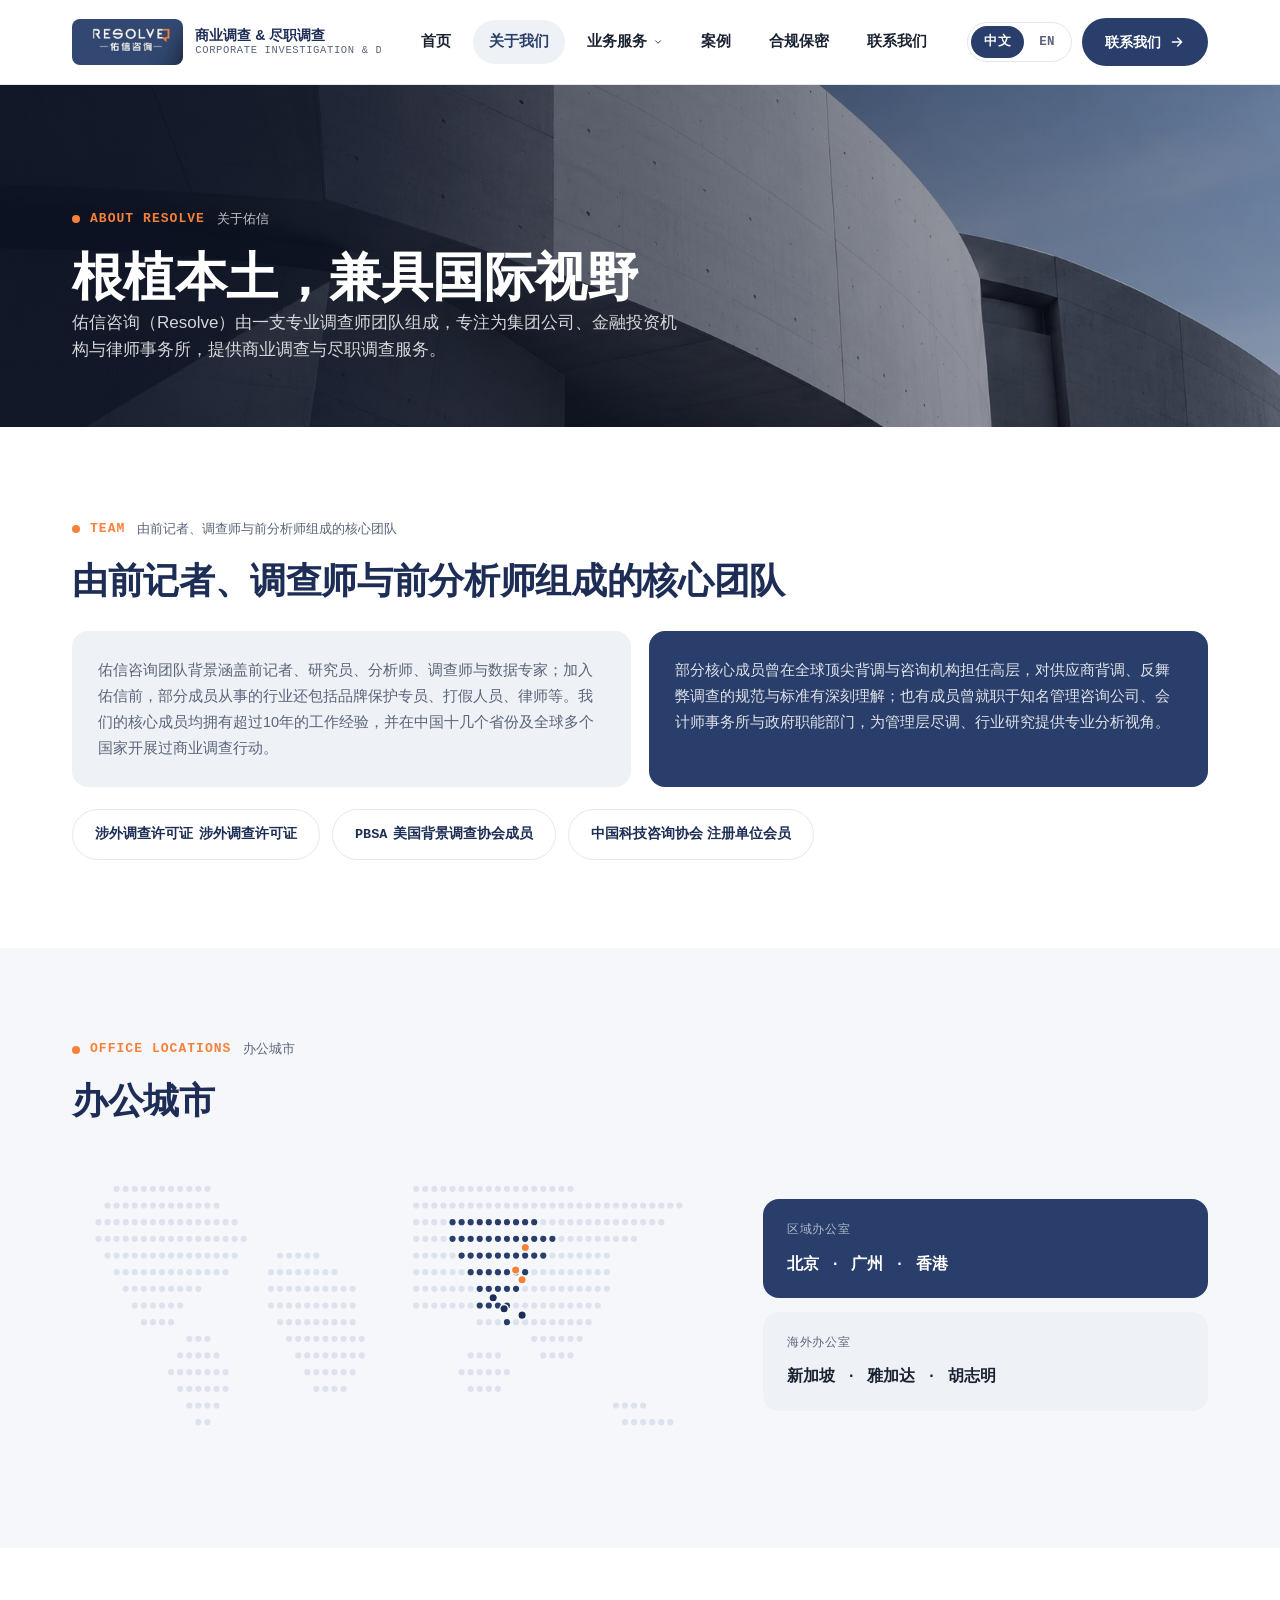
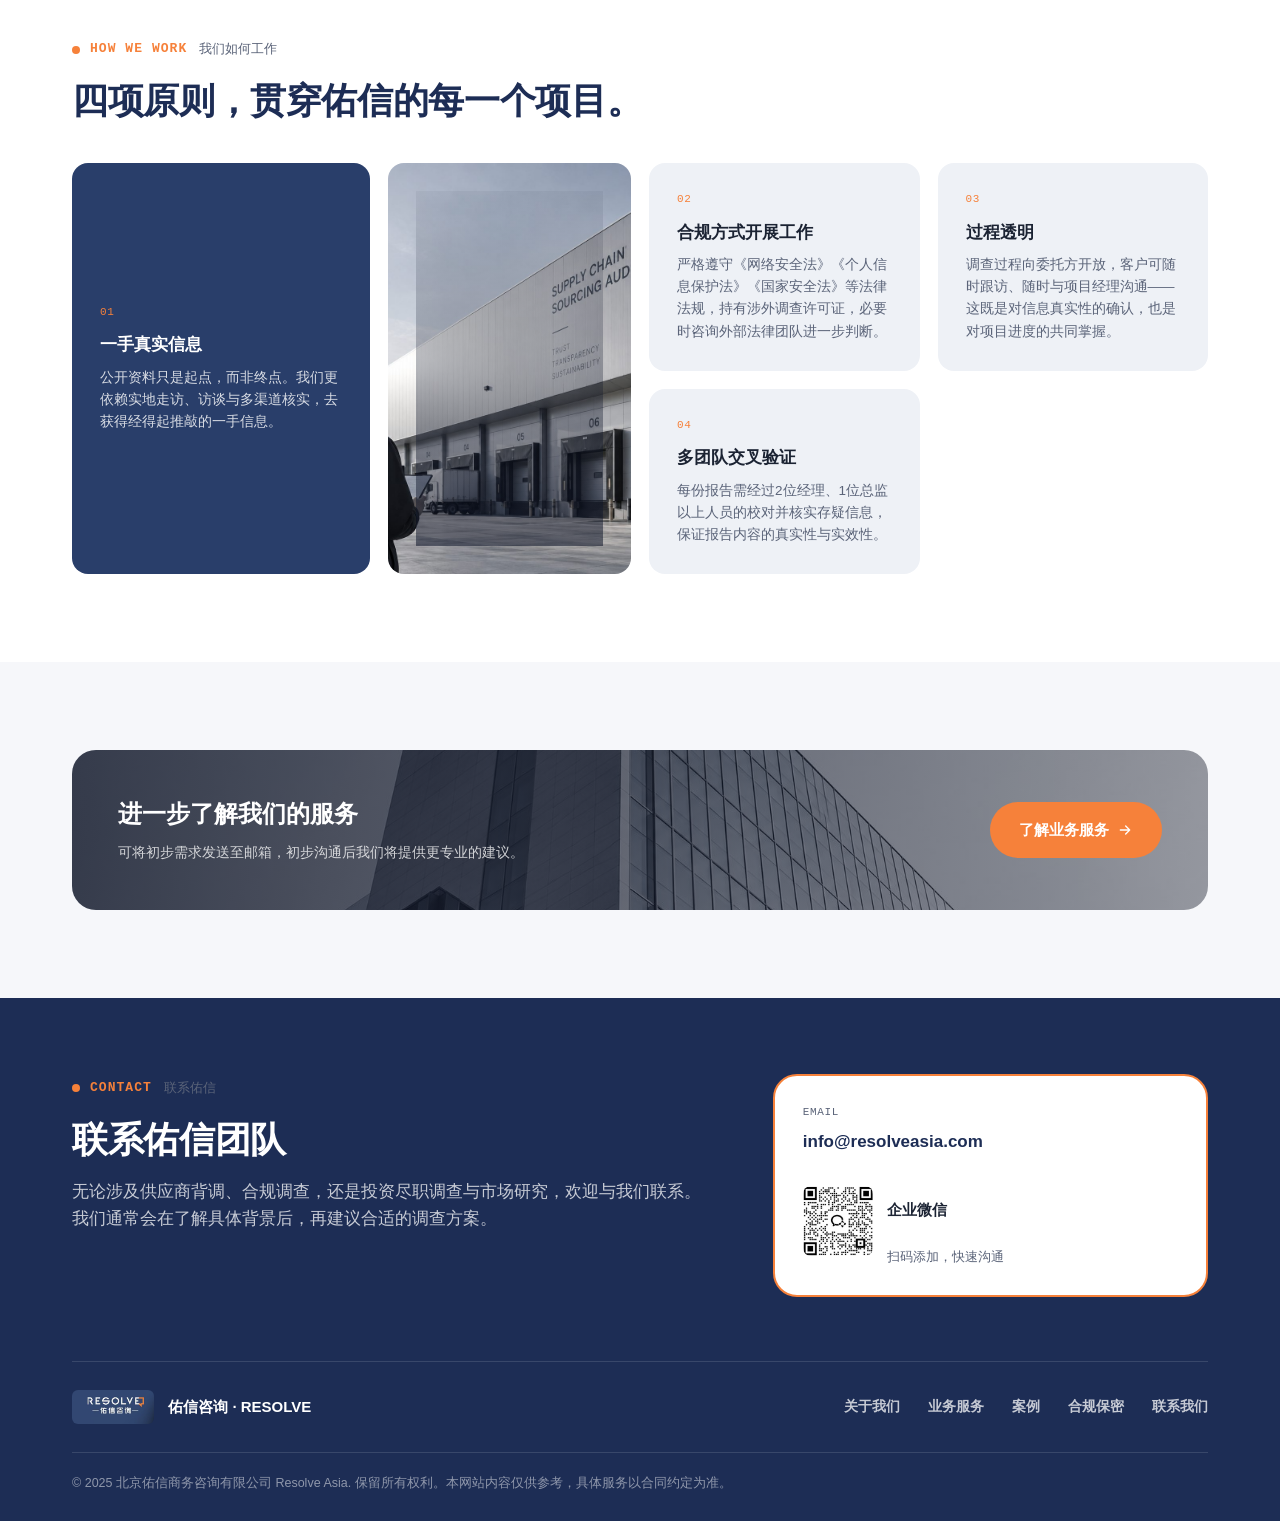
==== about.html @ 16b6058d "Add files via upload" ====
<!DOCTYPE html>
<html lang="zh-CN">
<head>
<meta charset="UTF-8">
<meta name="viewport" content="width=device-width, initial-scale=1.0">
<title>关于我们 | 佑信咨询 Resolve Asia</title>
<meta name="title-zh" content="关于我们 | 佑信咨询 Resolve Asia">
<meta name="title-en" content="About | Resolve Asia">
<meta name="description" content="佑信咨询（Resolve）由一支专业调查师团队组成，专注为集团公司、金融投资机构与律师事务所提供商业调查与尽职调查服务。">
<meta name="description-en" content="Resolve is a team of professional investigators serving corporations, financial investors and law firms with corporate investigation and due diligence.">
<link rel="canonical" href="https://resolveasia.com/about.html">
<link rel="alternate" hreflang="zh-CN" href="https://resolveasia.com/about.html">
<link rel="alternate" hreflang="en" href="https://resolveasia.com/about.html?lang=en">
<meta property="og:site_name" content="Resolve Asia 佑信咨询">
<meta property="og:title" content="关于我们 | 佑信咨询">
<meta property="og:description" content="佑信咨询（Resolve）由一支专业调查师团队组成，专注为集团公司、金融投资机构与律师事务所提供商业调查与尽职调查服务。">
<meta property="og:type" content="website">
<meta property="og:url" content="https://resolveasia.com/about.html">
<meta property="og:image" content="https://resolveasia.com/assets/img/hero-concrete.jpg">
<meta name="twitter:card" content="summary_large_image">
<link rel="icon" type="image/png" href="assets/img/logo.png">
<link rel="stylesheet" href="assets/css/style.css">

</head>
<body>
<header class="site-header">
    <div class="container">
      <a href="index.html" class="brand">
        <img src="assets/img/logo.png" alt="Resolve Asia logo" width="40" height="17">
        <span class="brand-text"><span class="cn">商业调查 & 尽职调查</span><span class="en">CORPORATE INVESTIGATION & DUE DILIGENCE</span></span>
      </a>
      <ul class="main-nav">
        <li><a href="index.html"><span lang-zh>首页</span><span lang-en>Home</span></a></li>
        <li><a href="about.html" class="active"><span lang-zh>关于我们</span><span lang-en>About</span></a></li>
        <li class="has-sub">
          <a href="services.html"><span lang-zh>业务服务</span><span lang-en>Services</span><svg class="chev" viewBox="0 0 24 24" fill="none"><path d="M6 9l6 6 6-6" stroke="currentColor" stroke-width="2" stroke-linecap="round" stroke-linejoin="round"/></svg></a>
          <ul class="submenu"><li><a href="service-supplier.html"><span lang-zh>供应链风险管控</span><span lang-en>Supply Chain Risk Management</span></a></li><li><a href="service-ip.html"><span lang-zh>知识产权调查取证</span><span lang-en>IP Investigation & Evidence Collection</span></a></li><li><a href="service-antifraud.html"><span lang-zh>合规与反舞弊调查</span><span lang-en>Compliance & Anti-Fraud</span></a></li><li><a href="service-duediligence.html"><span lang-zh>管理层与投资尽调</span><span lang-en>Management & Investment DD</span></a></li><li><a href="service-research.html"><span lang-zh>市场与用户调研</span><span lang-en>Market & User Research</span></a></li></ul>
        </li>
        <li><a href="cases.html"><span lang-zh>案例</span><span lang-en>Cases</span></a></li>
        <li><a href="trust.html"><span lang-zh>合规保密</span><span lang-en>Compliance</span></a></li>
        <li><a href="contact.html"><span lang-zh>联系我们</span><span lang-en>Contact</span></a></li>
      </ul>
      <div class="header-actions">
        <div class="lang-switch">
          <button type="button" data-lang="zh">中文</button>
          <button type="button" data-lang="en">EN</button>
        </div>
        <a href="contact.html" class="btn btn-primary desktop-only"><span lang-zh>联系我们</span><span lang-en>Contact Us</span> <svg viewBox="0 0 24 24" fill="none"><path d="M5 12h14M13 6l6 6-6 6" stroke="currentColor" stroke-width="2" stroke-linecap="round" stroke-linejoin="round"/></svg></a>
        <button class="nav-toggle" aria-label="Menu"><svg viewBox="0 0 24 24" fill="none"><path d="M4 7h16M4 12h16M4 17h16" stroke="currentColor" stroke-width="2" stroke-linecap="round"/></svg></button>
      </div>
    </div>
  </header>

  <section class="page-hero">
    <div class="page-hero-bg"><img src="assets/img/hero-concrete.jpg" alt="Resolve Asia"></div>
    <div class="container">
      <span class="eyebrow">ABOUT RESOLVE <span class="zh-sub"><span lang-zh>关于佑信</span><span lang-en>About Resolve</span></span></span>
      <h1><span lang-zh>根植本土，兼具国际视野</span><span lang-en>A local investigative team with a global outlook.</span></h1>
      <p class="lede"><span lang-zh>佑信咨询（Resolve）由一支专业调查师团队组成，专注为集团公司、金融投资机构与律师事务所，提供商业调查与尽职调查服务。</span><span lang-en>Resolve is a team of professional investigators serving corporations, financial investors and law firms with corporate investigation and due diligence.</span></p>
    </div>
  </section>

  <section class="section">
    <div class="container">
      <div class="ov-head">
        <div>
          <span class="eyebrow">TEAM <span class="zh-sub"><span lang-zh>由前记者、调查师与前分析师组成的核心团队</span><span lang-en>A core team of former journalists and analysts, and seasoned investigators</span></span></span>
          <h2><span lang-zh>由前记者、调查师与前分析师组成的核心团队</span><span lang-en>A core team of former journalists and analysts, and seasoned investigators</span></h2>
        </div>
      </div>
      <div class="grid-2">
        <div class="tile">
          <p style="font-size:14.5px;line-height:1.8;"><span lang-zh>佑信咨询团队背景涵盖前记者、研究员、分析师、调查师与数据专家；加入佑信前，部分成员从事的行业还包括品牌保护专员、打假人员、律师等。我们的核心成员均拥有超过10年的工作经验，并在中国十几个省份及全球多个国家开展过商业调查行动。</span><span lang-en>Our team's backgrounds span former journalists, researchers, analysts, investigators and data specialists — with some members having worked as brand-protection specialists, anti-counterfeiting investigators or lawyers before joining Resolve. Core members bring more than a decade of experience, having conducted investigations across more than a dozen Chinese provinces and a number of countries worldwide.</span></p>
        </div>
        <div class="tile navy">
          <p style="font-size:14.5px;line-height:1.8;color:rgba(255,255,255,.85);"><span lang-zh>部分核心成员曾在全球顶尖背调与咨询机构担任高层，对供应商背调、反舞弊调查的规范与标准有深刻理解；也有成员曾就职于知名管理咨询公司、会计师事务所与政府职能部门，为管理层尽调、行业研究提供专业分析视角。</span><span lang-en>Some senior members previously held leadership roles at top-tier background-check and consulting firms, bringing deep expertise in supplier checks and anti-fraud investigation; others came from leading management consultancies, accounting firms and government bodies, contributing an analytical lens to management due diligence and industry research.</span></p>
        </div>
      </div>
      <div class="credential-row">
        <span class="cred-chip"><b>涉外调查许可证</b><span lang-zh>涉外调查许可证</span><span lang-en>Foreign-Related Investigation License</span></span>
        <span class="cred-chip"><b>PBSA</b><span lang-zh>美国背景调查协会成员</span><span lang-en>Member</span></span>
        <span class="cred-chip"><span lang-zh>中国科技咨询协会 注册单位会员</span><span lang-en>CATCC Registered Member</span></span>
      </div>
    </div>
  </section>

  <section class="section section--soft">
    <div class="container">
      <span class="eyebrow">OFFICE LOCATIONS <span class="zh-sub"><span lang-zh>办公城市</span><span lang-en>Office Locations</span></span></span>
      <h2><span lang-zh>办公城市</span><span lang-en>Office Locations</span></h2>
      <div class="presence-wrap" style="margin-top:28px;">
        <div class="map-box">
          <div class="world-map"><img src="assets/img/world-map.svg" alt="Office network map" loading="lazy"></div>
        </div>
        <div class="office-list">
          <div class="office-card regional">
            <div class="label"><span lang-zh>区域办公室</span><span lang-en>Regional Office</span></div>
            <div class="city-row"><span><span lang-zh>北京</span><span lang-en>Beijing</span></span><span>·</span><span><span lang-zh>广州</span><span lang-en>Guangzhou</span></span><span>·</span><span><span lang-zh>香港</span><span lang-en>Hong Kong</span></span></div>
          </div>
          <div class="office-card">
            <div class="label"><span lang-zh>海外办公室</span><span lang-en>Overseas Office</span></div>
            <div class="city-row"><span><span lang-zh>新加坡</span><span lang-en>Singapore</span></span><span>·</span><span><span lang-zh>雅加达</span><span lang-en>Jakarta</span></span><span>·</span><span><span lang-zh>胡志明</span><span lang-en>Ho Chi Minh City</span></span></div>
          </div>
        </div>
      </div>
    </div>
  </section>

  <section class="section">
    <div class="container">
      <span class="eyebrow">HOW WE WORK <span class="zh-sub"><span lang-zh>我们如何工作</span><span lang-en>How We Work</span></span></span>
      <h2><span lang-zh>四项原则，贯穿佑信的每一个项目。</span><span lang-en>Four principles guide every engagement.</span></h2>
      <div class="principle-grid">
        <div class="principle-card navy">
          <div class="tag">01</div>
          <h4><span lang-zh>一手真实信息</span><span lang-en>First-Hand Information</span></h4>
          <p><span lang-zh>公开资料只是起点，而非终点。我们更依赖实地走访、访谈与多渠道核实，去获得经得起推敲的一手信息。</span><span lang-en>Public records are a starting point, not an endpoint. We rely on site visits, interviews and cross-checked sources to reach information that holds up to scrutiny.</span></p>
        </div>
        <div class="principle-card photo">
          <img src="assets/img/supply-chain-audit.jpg" alt="Compliant by design">
          <div class="ov"></div>
        </div>
        <div class="principle-card light">
          <div class="tag">02</div>
          <h4><span lang-zh>合规方式开展工作</span><span lang-en>Compliant by Design</span></h4>
          <p><span lang-zh>严格遵守《网络安全法》《个人信息保护法》《国家安全法》等法律法规，持有涉外调查许可证，必要时咨询外部法律团队进一步判断。</span><span lang-en>We strictly follow China's Cybersecurity Law, Personal Information Protection Law and National Security Law, hold a Foreign-Related Investigation License, and consult external legal counsel when needed.</span></p>
        </div>
        <div class="principle-card light">
          <div class="tag">03</div>
          <h4><span lang-zh>过程透明</span><span lang-en>Transparent Process</span></h4>
          <p><span lang-zh>调查过程向委托方开放，客户可随时跟访、随时与项目经理沟通——这既是对信息真实性的确认，也是对项目进度的共同掌握。</span><span lang-en>The process stays open to the client, who can sit in on interviews and reach the project manager at any time — which both confirms the information is genuine and keeps client and team aligned on progress.</span></p>
        </div>
        <div class="principle-card light">
          <div class="tag">04</div>
          <h4><span lang-zh>多团队交叉验证</span><span lang-en>Cross-Verified Quality</span></h4>
          <p><span lang-zh>每份报告需经过2位经理、1位总监以上人员的校对并核实存疑信息，保证报告内容的真实性与实效性。</span><span lang-en>Every report is reviewed by two managers and at least one director, who verify any questionable findings before delivery — so the report is accurate and actionable.</span></p>
        </div>
      </div>
    </div>
  </section>

  <section class="section section--soft">
    <div class="container">
      <div class="cta-banner" style="margin-top:0;">
        <img src="assets/img/cta-building.jpg" alt="Resolve services">
        <div class="ov">
          <div>
            <h3><span lang-zh>进一步了解我们的服务</span><span lang-en>Learn more about our services</span></h3>
            <p><span lang-zh>可将初步需求发送至邮箱，初步沟通后我们将提供更专业的建议。</span><span lang-en>Send us a brief outline of what you need, and we'll follow up with tailored advice once we've had an initial conversation.</span></p>
          </div>
          <a href="services.html" class="btn btn-accent"><span lang-zh>了解业务服务</span><span lang-en>Explore Our Services</span> <svg viewBox="0 0 24 24" fill="none"><path d="M5 12h14M13 6l6 6-6 6" stroke="currentColor" stroke-width="2" stroke-linecap="round" stroke-linejoin="round"/></svg></a>
        </div>
      </div>
    </div>
  </section>

<section class="contact-section">
    <div class="container">
      <div class="contact-grid">
        <div>
          <span class="eyebrow">CONTACT <span class="zh-sub"><span lang-zh>联系佑信</span><span lang-en>Contact Resolve</span></span></span>
          <h2><span lang-zh>联系佑信团队</span><span lang-en>Contact the Resolve Team</span></h2>
          <p class="lede" style="margin-top:16px;"><span lang-zh>无论涉及供应商背调、合规调查，还是投资尽职调查与市场研究，欢迎与我们联系。我们通常会在了解具体背景后，再建议合适的调查方案。</span><span lang-en>Whether the matter involves a supplier check, a compliance investigation, or investment due diligence, we typically propose an approach only once we understand the specifics.</span></p>
        </div>
        <div class="contact-card">
          <div class="em-label">EMAIL</div>
          <div class="email">info@resolveasia.com</div>
          <div class="qr-row">
            <img src="assets/img/qrcode-wecom.png" alt="WeCom QR code" width="70" height="70">
            <div>
              <h5><span lang-zh>企业微信</span><span lang-en>WeCom</span></h5>
              <p><span lang-zh>扫码添加，快速沟通</span><span lang-en>Scan to connect instantly</span></p>
            </div>
          </div>
        </div>
      </div>
    </div>
  </section>
<footer class="site-footer">
    <div class="container">
      <div class="footer-row">
        <div class="footer-brand">
          <img src="assets/img/logo.png" alt="Resolve Asia">
          <span><span lang-zh>佑信咨询 · RESOLVE</span><span lang-en>RESOLVE · 佑信咨询</span></span>
        </div>
        <nav class="footer-nav">
          <a href="about.html"><span lang-zh>关于我们</span><span lang-en>About</span></a>
          <a href="services.html"><span lang-zh>业务服务</span><span lang-en>Services</span></a>
          <a href="cases.html"><span lang-zh>案例</span><span lang-en>Cases</span></a>
          <a href="trust.html"><span lang-zh>合规保密</span><span lang-en>Compliance</span></a>
          <a href="contact.html"><span lang-zh>联系我们</span><span lang-en>Contact</span></a>
        </nav>
      </div>
      <div class="footer-bottom"><span lang-zh>© 2025 北京佑信商务咨询有限公司 Resolve Asia. 保留所有权利。本网站内容仅供参考，具体服务以合同约定为准。</span><span lang-en>© 2025 Beijing Resolve Business Consulting Co., Ltd. All rights reserved. This website is for reference only; the scope of services is as set out in the contract.</span></div>
    </div>
  </footer>
<script src="assets/js/main.js"></script>
</body>
</html>
---- assets/css/style.css ----
/* ============================================================
   Resolve Asia (佑信咨询) — shared stylesheet
   ============================================================ */

:root{
  --navy:        #1d2d55;
  --navy-deep:   #16213f;
  --navy-mid:    #293e6a;
  --navy-soft:   #415981;
  --orange:      #f6813a;
  --orange-dark: #e06b22;
  --ink:         #1b2333;
  --ink-soft:    #5b6479;
  --line:        #e3e7ef;
  --bg:          #ffffff;
  --bg-soft:     #f6f7fa;
  --bg-card:     #eef1f6;
  --white:       #ffffff;

  --font-zh: "PingFang SC","Microsoft YaHei","Noto Sans SC",-apple-system,BlinkMacSystemFont,"Segoe UI",sans-serif;
  --font-en: -apple-system,BlinkMacSystemFont,"Segoe UI","Helvetica Neue",Arial,sans-serif;
  --font-mono: "SFMono-Regular",Consolas,"Liberation Mono",Menlo,monospace;

  --container: 1200px;
  --radius-s: 10px;
  --radius-m: 16px;
  --radius-l: 24px;
  --shadow-card: 0 10px 30px rgba(22,33,63,.07);
  --shadow-lift: 0 20px 50px rgba(22,33,63,.14);
}

*,*::before,*::after{box-sizing:border-box;}
html{scroll-behavior:smooth;-webkit-text-size-adjust:100%;}
body{
  margin:0;
  font-family:var(--font-zh);
  color:var(--ink);
  background:var(--bg);
  line-height:1.6;
  -webkit-font-smoothing:antialiased;
}
html[data-lang="en"] body{font-family:var(--font-en);}
img{max-width:100%;display:block;}
a{color:inherit;text-decoration:none;}
ul{margin:0;padding:0;list-style:none;}
h1,h2,h3,h4,p{margin:0;}
button{font:inherit;cursor:pointer;}
.container{max-width:var(--container);margin:0 auto;padding:0 32px;}

/* ---------- language toggle ---------- */
[lang-en]{display:none;}
html[data-lang="en"] [lang-zh]{display:none;}
html[data-lang="en"] [lang-en]{display:inline;}
html[data-lang="en"] [data-en-block]{display:block;}
html[data-lang="en"] .dual-label [lang-en]{display:inline-block;}

/* ---------- utility ---------- */
.eyebrow{
  display:inline-flex;align-items:center;gap:10px;
  font-family:var(--font-mono);font-size:13px;letter-spacing:.08em;
  color:var(--orange);font-weight:600;text-transform:uppercase;
  margin-bottom:18px;
}
.eyebrow::before{content:"";width:8px;height:8px;border-radius:50%;background:var(--orange);flex:none;}
.eyebrow .zh-sub{color:var(--ink-soft);font-family:var(--font-zh);text-transform:none;font-weight:500;letter-spacing:0;margin-left:2px;}

.section{padding:88px 0;}
.section--tight{padding:64px 0;}
.section--soft{background:var(--bg-soft);}
.section--navy{background:var(--navy-mid);color:#fff;}

h1,.h1{font-size:clamp(34px,4.2vw,52px);line-height:1.18;font-weight:800;letter-spacing:-.01em;color:var(--navy);}
h2,.h2{font-size:clamp(26px,3vw,36px);line-height:1.25;font-weight:800;color:var(--navy);letter-spacing:-.01em;}
h3,.h3{font-size:20px;font-weight:700;color:var(--navy);}
.lede{font-size:17px;color:var(--ink-soft);max-width:640px;}
.underline-swipe{position:relative;display:inline-block;}
.underline-swipe::after{
  content:"";position:absolute;left:-2%;right:-2%;bottom:.08em;height:.3em;
  background:var(--orange);opacity:.85;z-index:-1;border-radius:2px;
  transform:skewX(-6deg);
}

/* ---------- buttons ---------- */
.btn{
  display:inline-flex;align-items:center;justify-content:center;gap:8px;
  padding:15px 28px;border-radius:999px;font-weight:700;font-size:15px;
  border:1.5px solid transparent;transition:all .18s ease;white-space:nowrap;
}
.btn-primary{background:var(--navy-mid);color:#fff;}
.btn-primary:hover{background:var(--navy-deep);}
.btn-outline{background:transparent;color:var(--navy-mid);border-color:var(--line);}
.btn-outline:hover{border-color:var(--navy-mid);}
.btn-accent{background:var(--orange);color:#fff;}
.btn-accent:hover{background:var(--orange-dark);}
.btn-ghost-white{background:transparent;color:#fff;border-color:rgba(255,255,255,.4);}
.btn-ghost-white:hover{border-color:#fff;}
.btn-row{display:flex;gap:16px;flex-wrap:wrap;}
.btn svg{width:16px;height:16px;flex:none;}

/* ---------- header ---------- */
.site-header{
  position:sticky;top:0;z-index:100;background:#ffffff;
  border-bottom:1px solid var(--line);
}
.site-header .container{display:flex;align-items:center;justify-content:space-between;height:84px;gap:24px;}
.brand{display:flex;align-items:center;gap:12px;flex:0 1 auto;min-width:0;overflow:hidden;}
.brand img{height:46px;width:auto;border-radius:8px;flex:none;}
.brand-text{display:flex;flex-direction:column;line-height:1.25;min-width:0;overflow:hidden;white-space:nowrap;}
.brand-text .cn{font-weight:700;font-size:14px;color:var(--navy);}
.brand-text .en{font-size:10.5px;letter-spacing:.06em;color:var(--ink-soft);font-family:var(--font-mono);}

.main-nav{display:flex;align-items:center;gap:6px;flex:0 1 auto;justify-content:center;}
.main-nav>li{position:relative;flex:none;}
.main-nav a{display:block;padding:10px 16px;border-radius:999px;font-weight:600;font-size:14.5px;color:var(--ink);white-space:nowrap;transition:background .15s,color .15s;}
.main-nav a:hover,.main-nav a.active{background:var(--bg-card);color:var(--navy-mid);}
.has-sub>a{display:flex;align-items:center;gap:6px;}
.has-sub>a .chev{width:10px;height:10px;transition:transform .15s;}
.has-sub:hover>a .chev{transform:rotate(180deg);}
.submenu{
  position:absolute;top:100%;left:0;min-width:260px;background:#fff;border-radius:14px;
  box-shadow:var(--shadow-lift);border:1px solid var(--line);padding:10px;
  opacity:0;visibility:hidden;transform:translateY(6px);transition:all .15s ease;
}
.has-sub:hover .submenu{opacity:1;visibility:visible;transform:translateY(0);}
.submenu a{padding:11px 14px;border-radius:10px;font-weight:500;font-size:14px;}
.submenu a:hover{background:var(--bg-card);}

.header-actions{display:flex;align-items:center;gap:10px;flex:none;}
.lang-switch{display:flex;border:1px solid var(--line);border-radius:999px;padding:3px;gap:2px;}
.lang-switch button{
  border:none;background:none;padding:6px 13px;border-radius:999px;font-size:12.5px;font-weight:700;
  color:var(--ink-soft);font-family:var(--font-mono);letter-spacing:.03em;
}
.lang-switch button.active{background:var(--navy-mid);color:#fff;}
.header-actions .btn{padding:12px 22px;font-size:14px;}
.nav-toggle{display:none;background:none;border:none;padding:8px;flex:none;}
.nav-toggle svg{width:26px;height:26px;color:var(--navy);}

@media (max-width:860px){
  .brand-text .en{display:none;}
  .brand-text .cn{font-size:12.5px;}
}
@media (max-width:480px){
  .brand-text{display:none;}
  .lang-switch button{padding:6px 10px;font-size:11.5px;}
}

/* mobile nav */
@media (max-width:1240px){
  .main-nav{
    position:fixed;inset:84px 0 0 0;background:#fff;flex-direction:column;justify-content:flex-start;
    padding:16px 24px 40px;gap:2px;overflow-y:auto;transform:translateX(100%);transition:transform .25s ease;
  }
  html.nav-open .main-nav{transform:translateX(0);}
  .main-nav>li{width:100%;}
  .main-nav a{padding:14px 10px;font-size:16px;border-bottom:1px solid var(--line);border-radius:0;white-space:normal;}
  .submenu{position:static;box-shadow:none;border:none;opacity:1;visibility:visible;transform:none;display:none;padding:0 0 0 14px;}
  .has-sub.open .submenu{display:block;}
  .has-sub>a .chev{display:block;}
  .nav-toggle{display:block;}
  .header-actions .btn-primary.desktop-only{display:none;}
}
@media (min-width:1241px){.nav-toggle{display:none;}}

/* ---------- hero ---------- */
.hero{padding:64px 0 60px;position:relative;overflow:hidden;}
.hero-grid{display:grid;grid-template-columns:1.15fr .85fr;gap:56px;align-items:center;}
.hero-kicker-en{font-family:var(--font-mono);font-size:12.5px;letter-spacing:.14em;color:var(--ink-soft);text-transform:uppercase;margin-bottom:14px;}
.hero h1{margin-bottom:22px;}
.hero .lede{margin-bottom:34px;}
.hero-media{border-radius:var(--radius-l);overflow:hidden;box-shadow:var(--shadow-lift);aspect-ratio:5/4;}
.hero-media img{width:100%;height:100%;object-fit:cover;}

.page-hero{position:relative;color:#fff;padding:120px 0 64px;overflow:hidden;}
.page-hero-bg{position:absolute;inset:0;z-index:0;}
.page-hero-bg img{width:100%;height:100%;object-fit:cover;}
.page-hero-bg::after{content:"";position:absolute;inset:0;background:linear-gradient(90deg,rgba(14,20,38,.88) 10%,rgba(14,20,38,.55) 60%,rgba(14,20,38,.3));}
.page-hero .container{position:relative;z-index:1;}
.page-hero .eyebrow{color:var(--orange);}
.page-hero .eyebrow .zh-sub{color:rgba(255,255,255,.75);}
.page-hero h1{color:#fff;max-width:720px;}
.page-hero .lede{color:rgba(255,255,255,.82);max-width:620px;}

.simple-hero{padding:56px 0 0;}
.simple-hero .hero-grid{grid-template-columns:1.15fr .85fr;}
.simple-hero .hero-media{aspect-ratio:4/3;}

/* ---------- stat strip ---------- */
.stat-strip{display:grid;grid-template-columns:repeat(4,1fr);gap:20px;margin-top:40px;}
.stat-strip.cols-2{grid-template-columns:repeat(2,1fr);max-width:640px;}
.stat-card{background:var(--navy-mid);color:#fff;border-radius:var(--radius-m);padding:28px 24px;}
.stat-card.light{background:var(--bg-card);color:var(--ink);}
.stat-card .num{font-size:30px;font-weight:800;margin-bottom:8px;letter-spacing:-.01em;}
.stat-card .cap{font-size:13.5px;opacity:.85;line-height:1.4;}
.stat-card .sub-en{display:block;font-family:var(--font-mono);font-size:10.5px;letter-spacing:.06em;text-transform:uppercase;opacity:.65;margin-top:4px;}
.stat-card.media{padding:0;overflow:hidden;position:relative;color:#fff;}
.stat-card.media img{width:100%;height:100%;object-fit:cover;position:absolute;inset:0;}
.stat-card.media .overlay{position:relative;z-index:1;background:linear-gradient(180deg,rgba(15,22,42,.15),rgba(15,22,42,.78));height:100%;padding:22px;display:flex;flex-direction:column;justify-content:space-between;min-height:140px;}
.stat-card.media .tag{font-family:var(--font-mono);font-size:11px;letter-spacing:.06em;text-transform:uppercase;}
.stat-card.media .cap{font-weight:700;font-size:15px;}
.stat-card.media .link{font-size:12.5px;font-weight:700;color:var(--orange);}

/* ---------- global presence / map ---------- */
.presence-wrap{display:grid;grid-template-columns:1.3fr .9fr;gap:48px;align-items:center;margin-top:36px;}
.map-box{border-radius:var(--radius-l);overflow:hidden;}
.office-counts{display:flex;gap:40px;margin:28px 0 32px;}
.office-counts .num{font-size:30px;font-weight:800;color:var(--navy);}
.office-counts .cap{font-size:13px;color:var(--ink-soft);}
.office-list{display:grid;gap:14px;}
.office-card{background:var(--bg-card);border-radius:var(--radius-m);padding:22px 24px;}
.office-card.regional{background:var(--navy-mid);color:#fff;}
.office-dot{display:inline-block;width:9px;height:9px;border-radius:50%;margin-right:8px;}
.office-dot.regional{background:var(--orange);}
.office-dot.overseas{background:var(--navy-mid);}
.office-card .city-row{display:flex;flex-wrap:wrap;gap:4px 14px;font-weight:700;font-size:16px;}
.office-card.regional .label{color:rgba(255,255,255,.65);font-size:12px;margin-bottom:10px;text-transform:uppercase;letter-spacing:.06em;font-family:var(--font-mono);}
.office-card:not(.regional) .label{color:var(--ink-soft);font-size:12px;margin-bottom:10px;text-transform:uppercase;letter-spacing:.06em;font-family:var(--font-mono);}

/* ---------- service cards (home / overview) ---------- */
.services-grid{display:grid;grid-template-columns:repeat(3,1fr);gap:20px;margin-top:40px;}
.svc-card{
  border-radius:var(--radius-m);padding:30px 26px;background:var(--bg-card);
  display:flex;flex-direction:column;gap:14px;min-height:230px;transition:transform .18s,box-shadow .18s;
}
.svc-card:hover{transform:translateY(-4px);box-shadow:var(--shadow-card);}
.svc-card.dark{background:var(--navy-mid);color:#fff;}
.svc-card .icon{width:44px;height:44px;border-radius:12px;background:#fff;display:flex;align-items:center;justify-content:center;}
.svc-card.dark .icon{background:var(--orange);}
.svc-card .icon svg{width:22px;height:22px;color:var(--navy-mid);}
.svc-card.dark .icon svg{color:#fff;}
.svc-card .tag{font-family:var(--font-mono);font-size:11px;letter-spacing:.08em;text-transform:uppercase;opacity:.65;}
.svc-card h3{color:inherit;}
.svc-card p{font-size:14px;color:var(--ink-soft);line-height:1.6;flex:1;}
.svc-card.dark p{color:rgba(255,255,255,.78);}
.svc-card .tags-mini{font-size:12px;color:var(--ink-soft);}
.svc-card.dark .tags-mini{color:rgba(255,255,255,.65);}
.svc-card .foot-row{display:flex;align-items:center;justify-content:space-between;margin-top:auto;}
.svc-arrow{width:38px;height:38px;border-radius:50%;background:#fff;display:flex;align-items:center;justify-content:center;flex:none;}
.svc-card.dark .svc-arrow{background:var(--orange);}
.svc-arrow svg{width:16px;height:16px;color:var(--navy-mid);}
.svc-card.dark .svc-arrow svg{color:#fff;}
@media (max-width:980px){.services-grid{grid-template-columns:1fr 1fr;}}
@media (max-width:640px){.services-grid{grid-template-columns:1fr;}}

/* ---------- process / cycle ---------- */
.process-row{display:flex;align-items:flex-start;justify-content:space-between;gap:16px;margin-top:56px;position:relative;flex-wrap:wrap;}
.process-step{flex:1;min-width:150px;text-align:center;position:relative;}
.process-step .dot{width:56px;height:56px;border-radius:16px;background:var(--bg-card);display:flex;align-items:center;justify-content:center;margin:0 auto 16px;}
.process-step.active .dot{background:var(--orange);}
.process-step .dot svg{width:24px;height:24px;color:var(--navy-mid);}
.process-step.active .dot svg{color:#fff;}
.process-step .num{font-family:var(--font-mono);font-size:12px;color:var(--ink-soft);margin-bottom:6px;}
.process-step h4{font-size:15px;font-weight:700;color:var(--navy);margin-bottom:6px;}
.process-step p{font-size:12.5px;color:var(--ink-soft);line-height:1.5;}
.process-step:nth-child(even){transform:translateY(28px);}
@media (max-width:860px){.process-row{flex-direction:column;}.process-step:nth-child(even){transform:none;}}

/* ---------- case cards ---------- */
.case-strip{display:grid;grid-template-columns:1fr 1fr 1fr 1fr;gap:18px;margin-top:40px;}
.case-promo{background:var(--navy-mid);color:#fff;border-radius:var(--radius-m);padding:26px;display:flex;flex-direction:column;justify-content:space-between;}
.case-promo p{font-size:14px;opacity:.82;margin:14px 0 20px;}
.case-mini{border-radius:var(--radius-m);overflow:hidden;position:relative;min-height:230px;}
.case-mini img{position:absolute;inset:0;width:100%;height:100%;object-fit:cover;}
.case-mini .ov{position:relative;z-index:1;height:100%;background:linear-gradient(180deg,rgba(15,22,42,.1),rgba(15,22,42,.82));padding:20px;display:flex;flex-direction:column;justify-content:space-between;}
.case-mini .tag{align-self:flex-start;background:var(--orange);color:#fff;font-size:11px;font-weight:700;padding:5px 11px;border-radius:999px;}
.case-mini h4{color:#fff;font-size:16px;}
@media (max-width:980px){.case-strip{grid-template-columns:1fr 1fr;}}
@media (max-width:640px){.case-strip{grid-template-columns:1fr;}}

.case-detail{display:grid;grid-template-columns:1fr 1fr;gap:22px;margin-bottom:28px;background:var(--bg-soft);border-radius:var(--radius-l);overflow:hidden;}
.case-detail .cd-left{padding:38px;}
.case-detail .cd-left .cf-tag{font-family:var(--font-mono);font-size:12px;color:var(--orange);letter-spacing:.06em;text-transform:uppercase;margin-bottom:10px;}
.case-detail .cd-left h3{font-size:24px;margin-bottom:22px;}
.case-detail dl{margin:0;}
.case-detail dt{font-weight:700;font-size:13.5px;color:var(--navy);margin-top:18px;margin-bottom:6px;}
.case-detail dt:first-child{margin-top:0;}
.case-detail dd{margin:0;font-size:14.5px;color:var(--ink-soft);line-height:1.7;}
.case-detail .cd-right{background:var(--navy-mid);color:#fff;padding:38px;}
.case-detail .cd-right .cf-tag{font-family:var(--font-mono);font-size:12px;color:var(--orange);letter-spacing:.06em;text-transform:uppercase;margin-bottom:10px;}
.case-detail .cd-right h3{color:#fff;font-size:22px;margin-bottom:20px;}
@media (max-width:860px){.case-detail{grid-template-columns:1fr;}}

/* ---------- overview blocks (service detail pages) ---------- */
.ov-head{display:flex;align-items:center;justify-content:space-between;margin-bottom:28px;}
.grid-3{display:grid;grid-template-columns:repeat(3,1fr);gap:18px;}
.grid-2{display:grid;grid-template-columns:1fr 1fr;gap:18px;}
@media (max-width:860px){.grid-3{grid-template-columns:1fr;}.grid-2{grid-template-columns:1fr;}}

.tile{background:var(--bg-card);border-radius:var(--radius-m);padding:26px;}
.tile.navy{background:var(--navy-mid);color:#fff;}
.tile.navy h4{color:#fff;}
.tile.media{position:relative;overflow:hidden;min-height:200px;padding:0;}
.tile.media img{position:absolute;inset:0;width:100%;height:100%;object-fit:cover;}
.tile.media .ov{position:relative;z-index:1;height:100%;background:linear-gradient(180deg,rgba(15,22,42,.05),rgba(15,22,42,.78));padding:22px;display:flex;align-items:flex-end;}
.tile.media .ov span{color:#fff;font-weight:700;font-family:var(--font-mono);font-size:12px;letter-spacing:.05em;text-transform:uppercase;}
.tile .num-xl{font-family:var(--font-mono);font-size:26px;font-weight:800;color:var(--navy);float:right;}
.tile.navy .num-xl{color:var(--orange);}
.tile h4{font-size:16.5px;font-weight:700;color:var(--navy);margin-bottom:8px;}
.tile p{font-size:13.5px;color:var(--ink-soft);line-height:1.6;}
.tile.navy p{color:rgba(255,255,255,.8);}
.tile ul{display:grid;gap:10px;margin-top:4px;}
.tile ul li{font-size:13.5px;color:var(--ink-soft);padding-left:18px;position:relative;line-height:1.5;}
.tile ul li::before{content:"";position:absolute;left:0;top:7px;width:6px;height:6px;border-radius:50%;background:var(--orange);}
.tile.navy ul li{color:rgba(255,255,255,.85);}
.tile.navy ul li::before{background:var(--orange);}

.panel-list{background:#fff;border:1px solid var(--line);border-radius:var(--radius-m);padding:26px;}
.panel-list h4{margin-bottom:6px;}
.panel-list .bubble{display:inline-block;background:var(--bg-card);color:var(--ink);font-size:13px;font-weight:600;padding:8px 14px;border-radius:999px;margin:4px 6px 0 0;}

.checkpoint-grid{display:grid;grid-template-columns:repeat(3,1fr);gap:18px;margin-top:18px;}
.checkpoint{background:#fff;border:1px solid var(--line);border-radius:var(--radius-m);padding:22px;}
.checkpoint h4{font-size:15.5px;margin-bottom:8px;}
.checkpoint p{font-size:13px;color:var(--ink-soft);line-height:1.6;}
@media (max-width:860px){.checkpoint-grid{grid-template-columns:1fr;}}

.tier-grid{display:grid;grid-template-columns:1fr 1fr;gap:18px;margin-top:18px;}
.tier-card{border-radius:var(--radius-m);padding:28px;border:1px solid var(--line);}
.tier-card.featured{background:var(--navy-mid);color:#fff;border-color:transparent;}
.tier-card .tier-badge{display:inline-block;font-family:var(--font-mono);font-size:11.5px;font-weight:700;letter-spacing:.06em;padding:6px 14px;border-radius:999px;background:var(--bg-card);color:var(--navy-mid);margin-bottom:14px;}
.tier-card.featured .tier-badge{background:var(--orange);color:#fff;}
.tier-card h4{font-size:19px;margin-bottom:10px;}
.tier-card.featured h4{color:#fff;}
.tier-card p{font-size:13.5px;color:var(--ink-soft);line-height:1.6;}
.tier-card.featured p{color:rgba(255,255,255,.82);}
@media (max-width:860px){.tier-grid{grid-template-columns:1fr;}}

.scenario-grid{display:grid;grid-template-columns:repeat(3,1fr);gap:18px;margin-top:18px;}
.scenario-card{border-radius:var(--radius-m);padding:26px;background:var(--bg-card);}
.scenario-card.featured{background:var(--navy-mid);color:#fff;}
.scenario-card .ic{width:40px;height:40px;border-radius:10px;background:#fff;display:flex;align-items:center;justify-content:center;margin-bottom:16px;}
.scenario-card.featured .ic{background:var(--orange);}
.scenario-card .ic svg{width:20px;height:20px;color:var(--navy-mid);}
.scenario-card.featured .ic svg{color:#fff;}
.scenario-card h4{font-size:15.5px;margin-bottom:8px;}
.scenario-card.featured h4{color:#fff;}
.scenario-card p{font-size:13px;color:var(--ink-soft);}
.scenario-card.featured p{color:rgba(255,255,255,.78);}
@media (max-width:860px){.scenario-grid{grid-template-columns:1fr;}}

.related-row{display:grid;grid-template-columns:1fr 1fr;gap:16px;margin:36px 0;}
.related-link{display:flex;align-items:center;justify-content:space-between;background:#fff;border:1px solid var(--line);border-radius:var(--radius-m);padding:20px 24px;font-weight:700;color:var(--navy);transition:border-color .15s;}
.related-link:hover{border-color:var(--navy-mid);}
.related-link .ra{width:34px;height:34px;border-radius:50%;background:var(--bg-card);display:flex;align-items:center;justify-content:center;flex:none;}
.related-link .ra svg{width:15px;height:15px;color:var(--navy-mid);}
@media (max-width:640px){.related-row{grid-template-columns:1fr;}}

/* ---------- confidentiality grid (trust page) ---------- */
.conf-grid{display:grid;grid-template-columns:repeat(3,1fr);gap:18px;margin-top:18px;}
.conf-card{border-radius:var(--radius-m);padding:28px;background:var(--bg-card);}
.conf-card.alt{background:var(--navy-soft);color:#fff;}
.conf-card .conf-num{font-family:var(--font-mono);font-size:28px;font-weight:800;color:var(--orange);margin-bottom:14px;}
.conf-card h4{margin-bottom:8px;}
.conf-card.alt h4{color:#fff;}
.conf-card p{font-size:13.5px;color:var(--ink-soft);line-height:1.6;}
.conf-card.alt p{color:rgba(255,255,255,.82);}
@media (max-width:860px){.conf-grid{grid-template-columns:1fr;}}

.legal-banner{position:relative;border-radius:var(--radius-l);overflow:hidden;margin-top:36px;min-height:220px;}
.legal-banner img{position:absolute;inset:0;width:100%;height:100%;object-fit:cover;}
.legal-banner .ov{position:relative;z-index:1;background:linear-gradient(90deg,rgba(13,19,36,.86),rgba(13,19,36,.55));height:100%;padding:40px;display:flex;flex-direction:column;justify-content:space-between;min-height:220px;}
.legal-banner p{color:rgba(255,255,255,.9);font-size:15px;line-height:1.8;max-width:620px;}
.legal-banner .em{font-family:var(--font-mono);font-size:11.5px;text-transform:uppercase;letter-spacing:.08em;color:var(--orange);margin-bottom:8px;}
.legal-banner .mail{color:#fff;font-weight:700;font-size:17px;}

.credential-row{display:flex;flex-wrap:wrap;gap:12px;margin-top:22px;}
.cred-chip{background:#fff;border:1px solid var(--line);border-radius:999px;padding:13px 22px;font-size:13.5px;font-weight:600;color:var(--navy);}
.cred-chip b{font-family:var(--font-mono);margin-right:6px;}

/* ---------- team / four principles (about page) ---------- */
.principle-grid{display:grid;grid-template-columns:1.1fr .9fr 1fr 1fr;gap:18px;margin-top:40px;grid-template-rows:auto auto;}
.principle-card{border-radius:var(--radius-m);padding:28px;}
.principle-card.navy{background:var(--navy-mid);color:#fff;grid-row:1/3;display:flex;flex-direction:column;justify-content:center;}
.principle-card.photo{position:relative;overflow:hidden;grid-row:1/3;min-height:220px;}
.principle-card.photo img{position:absolute;inset:0;width:100%;height:100%;object-fit:cover;}
.principle-card.photo .ov{position:relative;z-index:1;height:100%;background:linear-gradient(180deg,rgba(15,22,42,.05),rgba(15,22,42,.55));}
.principle-card.light{background:var(--bg-card);}
.principle-card .tag{font-family:var(--font-mono);font-size:11px;color:var(--orange);text-transform:uppercase;letter-spacing:.06em;margin-bottom:10px;}
.principle-card.navy .tag{color:var(--orange);}
.principle-card h4{font-size:17px;margin-bottom:8px;}
.principle-card.navy h4{color:#fff;}
.principle-card p{font-size:13.5px;color:var(--ink-soft);line-height:1.65;}
.principle-card.navy p{color:rgba(255,255,255,.82);}
@media (max-width:980px){.principle-grid{grid-template-columns:1fr 1fr;grid-template-rows:auto;}
  .principle-card.navy,.principle-card.photo{grid-row:auto;}}
@media (max-width:640px){.principle-grid{grid-template-columns:1fr;}}

.about-cards{display:flex;flex-direction:column;gap:14px;}
.about-card{background:var(--bg-card);border-radius:var(--radius-m);padding:22px 24px;display:flex;align-items:flex-start;justify-content:space-between;gap:16px;}
.about-card .num{font-family:var(--font-mono);font-size:22px;font-weight:800;color:var(--orange);}
.about-card h4{margin-bottom:6px;}
.about-card p{font-size:13.5px;color:var(--ink-soft);}

/* ---------- CTA banner ---------- */
.cta-banner{position:relative;border-radius:var(--radius-l);overflow:hidden;margin-top:56px;}
.cta-banner img{position:absolute;inset:0;width:100%;height:100%;object-fit:cover;filter:grayscale(.3);}
.cta-banner .ov{position:relative;z-index:1;background:linear-gradient(90deg,rgba(20,26,44,.82),rgba(20,26,44,.45));
  display:flex;align-items:center;justify-content:space-between;gap:24px;padding:46px;flex-wrap:wrap;min-height:160px;}
.cta-banner h3{color:#fff;font-size:24px;max-width:560px;line-height:1.4;}
.cta-banner p{color:rgba(255,255,255,.78);font-size:14px;margin-top:10px;max-width:480px;}

/* ---------- contact / footer CTA card ---------- */
.contact-section{background:var(--navy);color:#fff;padding:76px 0 0;}
.contact-grid{display:grid;grid-template-columns:1.2fr .8fr;gap:48px;align-items:start;padding-bottom:64px;}
.contact-grid h2{color:#fff;}
.contact-grid .lede{color:rgba(255,255,255,.75);}
.contact-card{background:#fff;border-radius:var(--radius-l);padding:28px;color:var(--ink);border:2px solid var(--orange);position:relative;}
.contact-card .em-label{font-family:var(--font-mono);font-size:11px;color:var(--ink-soft);text-transform:uppercase;letter-spacing:.06em;margin-bottom:6px;}
.contact-card .email{font-weight:800;font-size:17px;color:var(--navy);margin-bottom:20px;word-break:break-all;}
.contact-card .qr-row{display:flex;align-items:center;gap:14px;}
.contact-card .qr-row img{width:70px;height:70px;border-radius:8px;}
.contact-card .qr-row h5{font-weight:700;font-size:14.5px;}
.contact-card .qr-row p{font-size:12.5px;color:var(--ink-soft);}
@media (max-width:860px){.contact-grid{grid-template-columns:1fr;}}

/* ---------- footer ---------- */
.site-footer{background:var(--navy);color:rgba(255,255,255,.7);}
.footer-row{display:flex;align-items:center;justify-content:space-between;padding:28px 0;border-top:1px solid rgba(255,255,255,.12);flex-wrap:wrap;gap:16px;}
.footer-brand{display:flex;align-items:center;gap:14px;}
.footer-brand img{height:34px;width:auto;border-radius:6px;}
.footer-brand span{font-weight:700;color:#fff;font-size:15px;}
.footer-nav{display:flex;gap:28px;flex-wrap:wrap;}
.footer-nav a{font-size:13.5px;font-weight:600;color:rgba(255,255,255,.75);}
.footer-nav a:hover{color:#fff;}
.footer-bottom{padding:20px 0 28px;border-top:1px solid rgba(255,255,255,.12);font-size:12.5px;color:rgba(255,255,255,.5);}

/* ---------- contact page specific ---------- */
.contact-hero-media{display:grid;grid-template-columns:1fr 1.6fr;gap:14px;}
.contact-hero-media .stack{display:grid;gap:14px;}
.contact-hero-media img{border-radius:var(--radius-m);width:100%;height:100%;object-fit:cover;}
.contact-hero-media .main{border-radius:var(--radius-l);}
@media (max-width:860px){.contact-hero-media{grid-template-columns:1fr;}.contact-hero-media .stack{grid-auto-flow:column;}}

.info-bubbles{display:grid;grid-template-columns:repeat(3,1fr);gap:16px;margin:36px 0;}
.info-bubble{background:var(--bg-card);border-radius:999px;padding:18px 24px;text-align:center;font-weight:700;font-size:14.5px;color:var(--navy);}
@media (max-width:860px){.info-bubbles{grid-template-columns:1fr;}}

.consult-banner{position:relative;border-radius:var(--radius-l);overflow:hidden;}
.consult-banner img{position:absolute;inset:0;width:100%;height:100%;object-fit:cover;}
.consult-banner .ov{position:relative;z-index:1;background:linear-gradient(90deg,rgba(18,24,42,.78),rgba(18,24,42,.4));
  min-height:180px;display:flex;align-items:center;justify-content:space-between;gap:24px;padding:40px;flex-wrap:wrap;}
.consult-banner h3{color:#fff;font-size:22px;max-width:480px;}

/* ---------- world map (simplified placeholder) ---------- */
.world-map{position:relative;width:100%;}
.world-map svg{width:100%;height:auto;display:block;}
.map-legend{display:flex;gap:24px;margin-top:16px;font-size:12.5px;color:var(--ink-soft);flex-wrap:wrap;}
.map-legend span{display:inline-flex;align-items:center;gap:7px;}
.map-legend i{width:9px;height:9px;border-radius:50%;display:inline-block;}

/* ---------- misc ---------- */
.mt-0{margin-top:0;}
.mb-0{margin-bottom:0;}
.text-center{text-align:center;}
.max-w-prose{max-width:680px;}
@media (max-width:980px){
  .hero-grid,.simple-hero .hero-grid{grid-template-columns:1fr;}
  .hero-media{order:-1;}
  .presence-wrap{grid-template-columns:1fr;}
  .stat-strip{grid-template-columns:1fr 1fr;}
  .contact-hero-media{order:-1;}
}
@media (max-width:640px){
  .container{padding:0 20px;}
  .section{padding:56px 0;}
  .stat-strip{grid-template-columns:1fr;}
  h1,.h1{font-size:30px;}
}
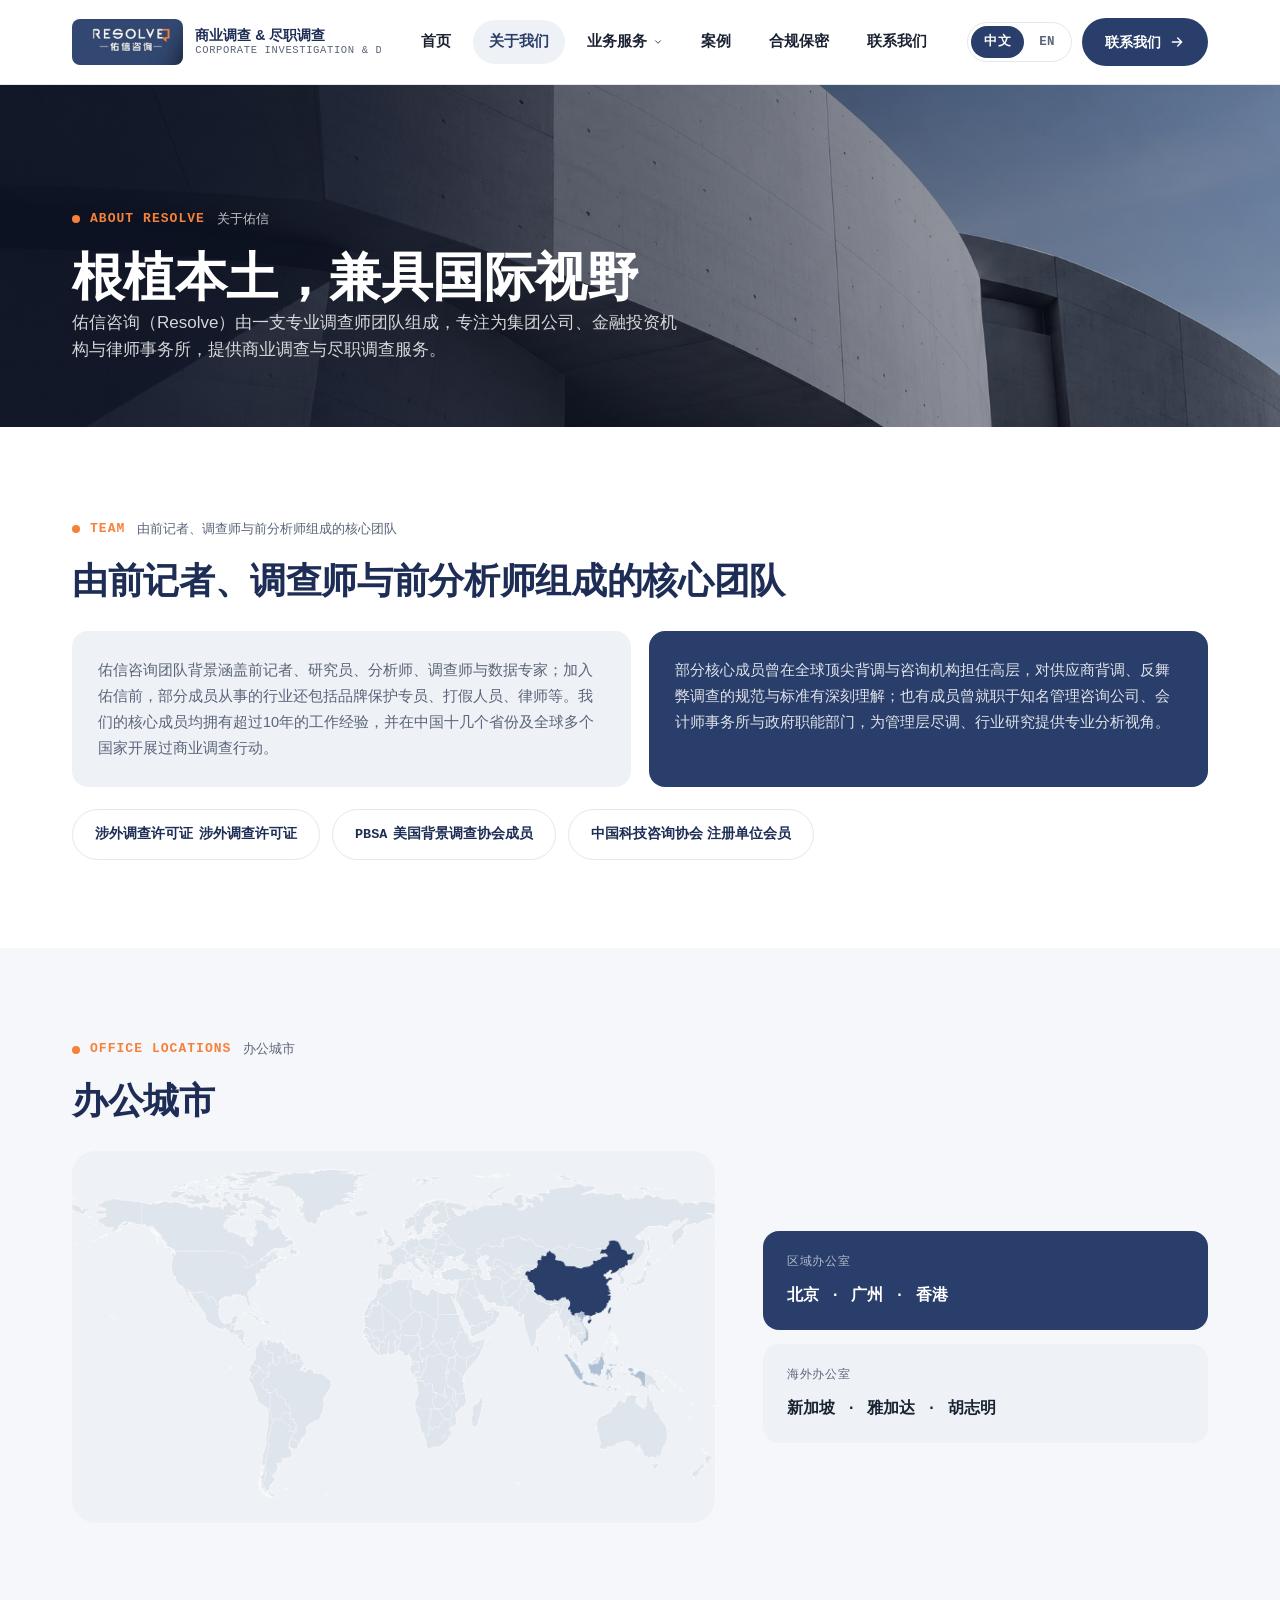
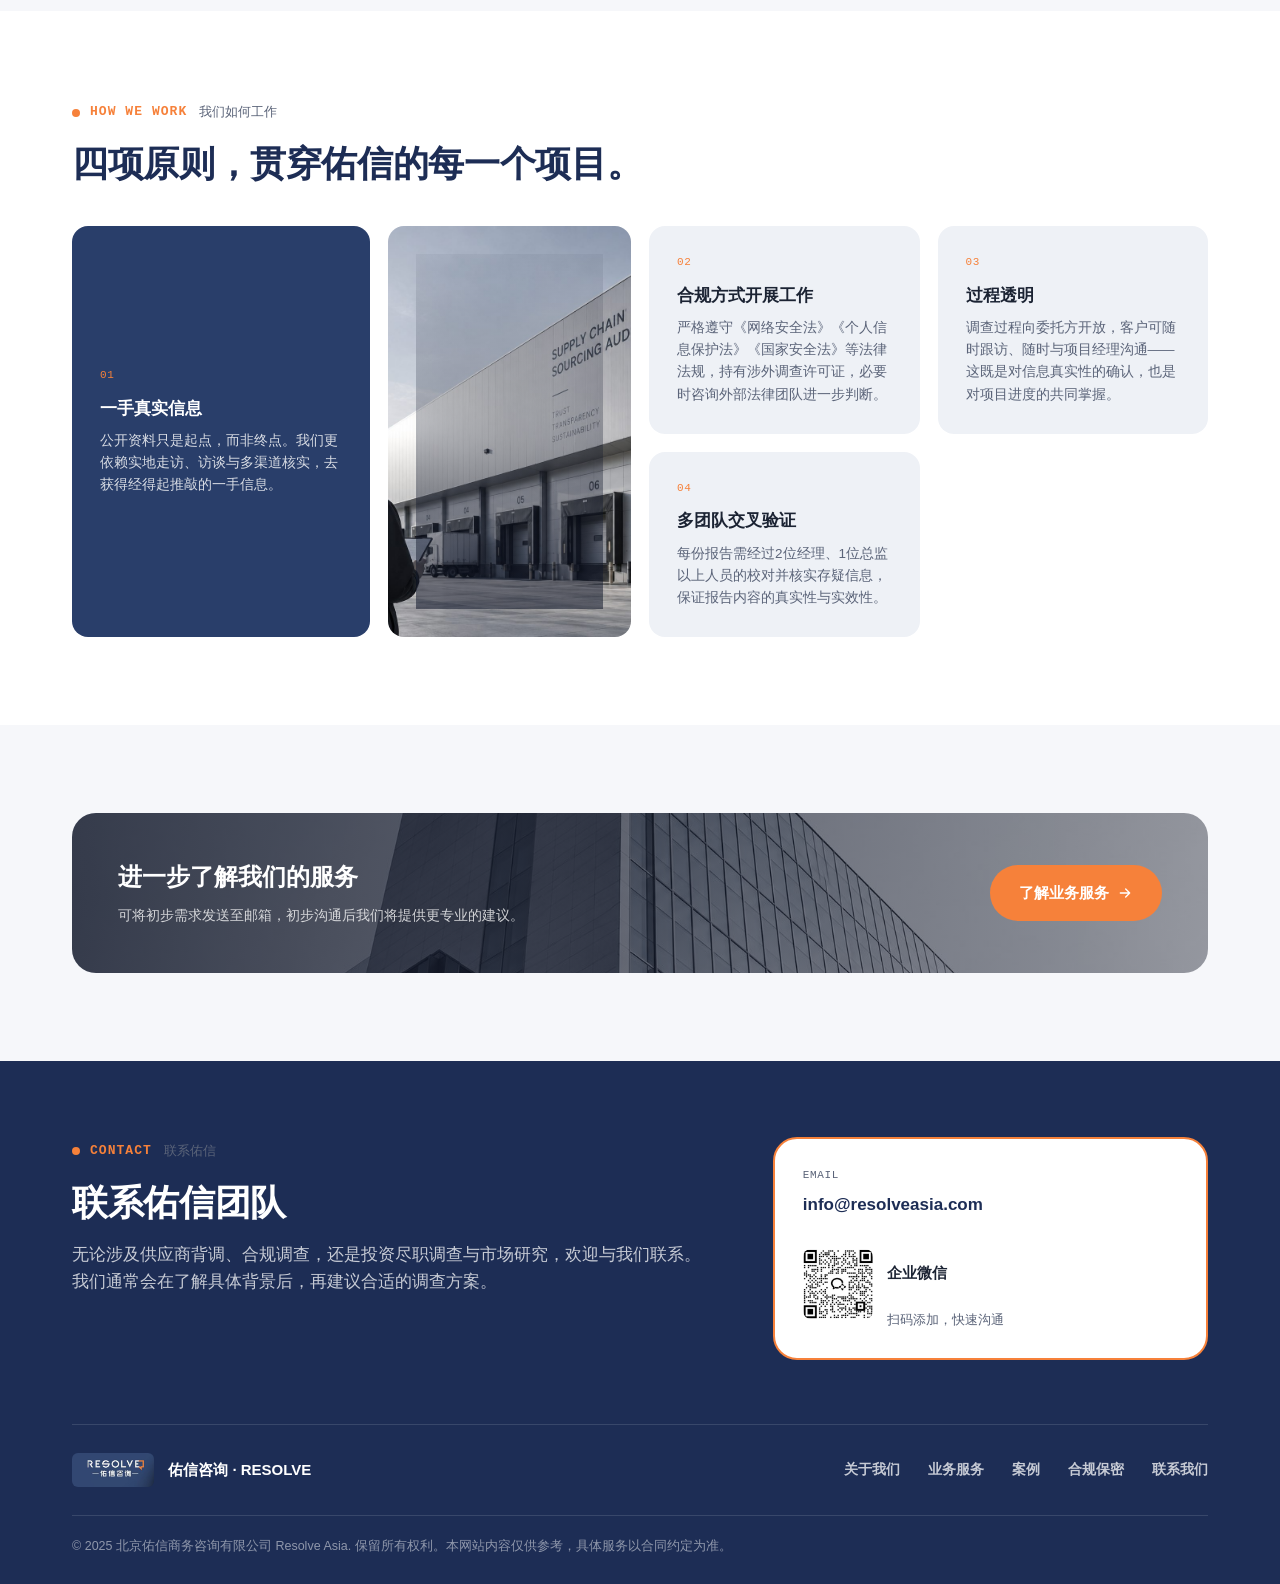
==== commit 88943c2e: "Add files via upload" ====
--- a/about.html
+++ b/about.html
@@ -90,7 +90,10 @@
       <h2><span lang-zh>办公城市</span><span lang-en>Office Locations</span></h2>
       <div class="presence-wrap" style="margin-top:28px;">
         <div class="map-box">
-          <div class="world-map"><img src="assets/img/world-map.svg" alt="Office network map" loading="lazy"></div>
+          <div class="world-map"><picture>
+            <source srcset="assets/img/world-map.webp" type="image/webp">
+            <img src="assets/img/world-map.png" alt="Resolve global office network map" loading="lazy">
+          </picture></div>
         </div>
         <div class="office-list">
           <div class="office-card regional">
--- a/assets/css/style.css
+++ b/assets/css/style.css
@@ -441,9 +441,9 @@
   min-height:180px;display:flex;align-items:center;justify-content:space-between;gap:24px;padding:40px;flex-wrap:wrap;}
 .consult-banner h3{color:#fff;font-size:22px;max-width:480px;}
 
-/* ---------- world map (simplified placeholder) ---------- */
-.world-map{position:relative;width:100%;}
-.world-map svg{width:100%;height:auto;display:block;}
+/* ---------- world map ---------- */
+.world-map{position:relative;width:100%;background:var(--bg-card);display:flex;align-items:center;justify-content:center;padding:18px 0;}
+.world-map img{width:100%;max-width:760px;height:auto;display:block;}
 .map-legend{display:flex;gap:24px;margin-top:16px;font-size:12.5px;color:var(--ink-soft);flex-wrap:wrap;}
 .map-legend span{display:inline-flex;align-items:center;gap:7px;}
 .map-legend i{width:9px;height:9px;border-radius:50%;display:inline-block;}
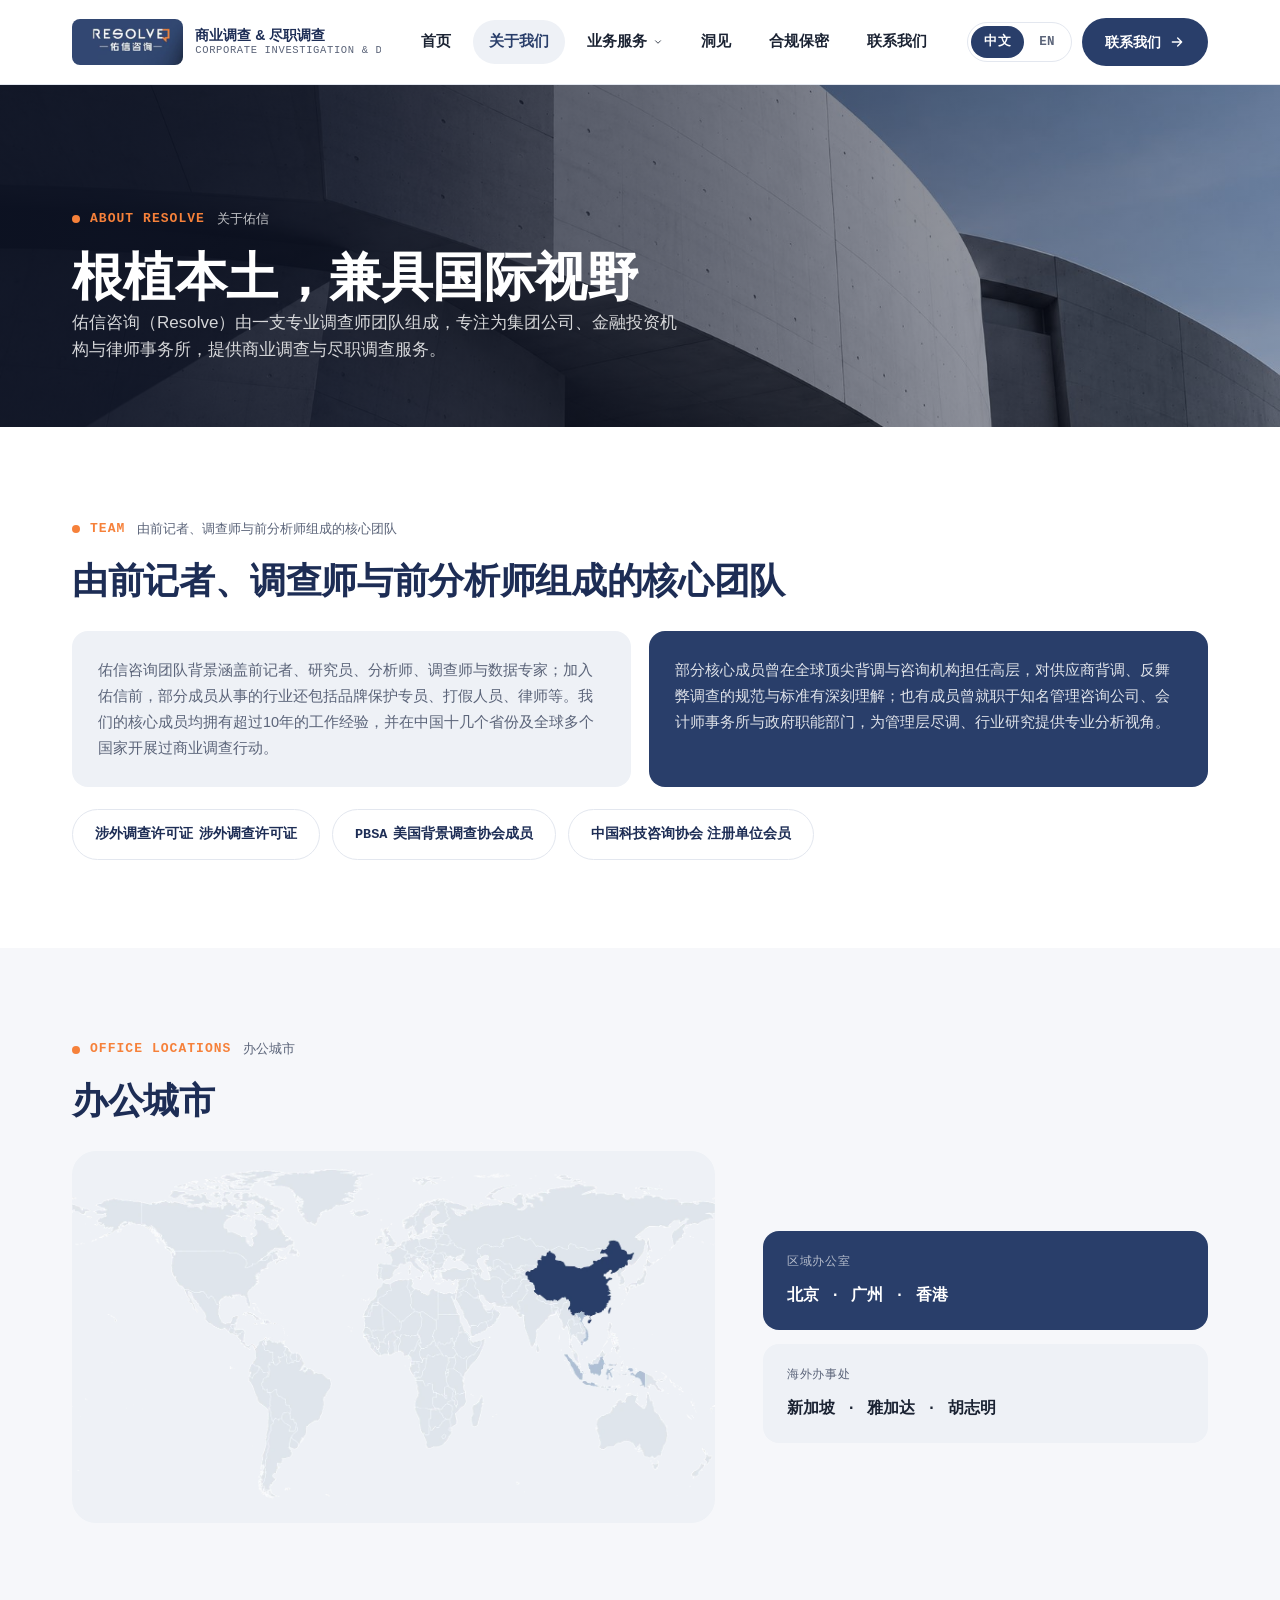
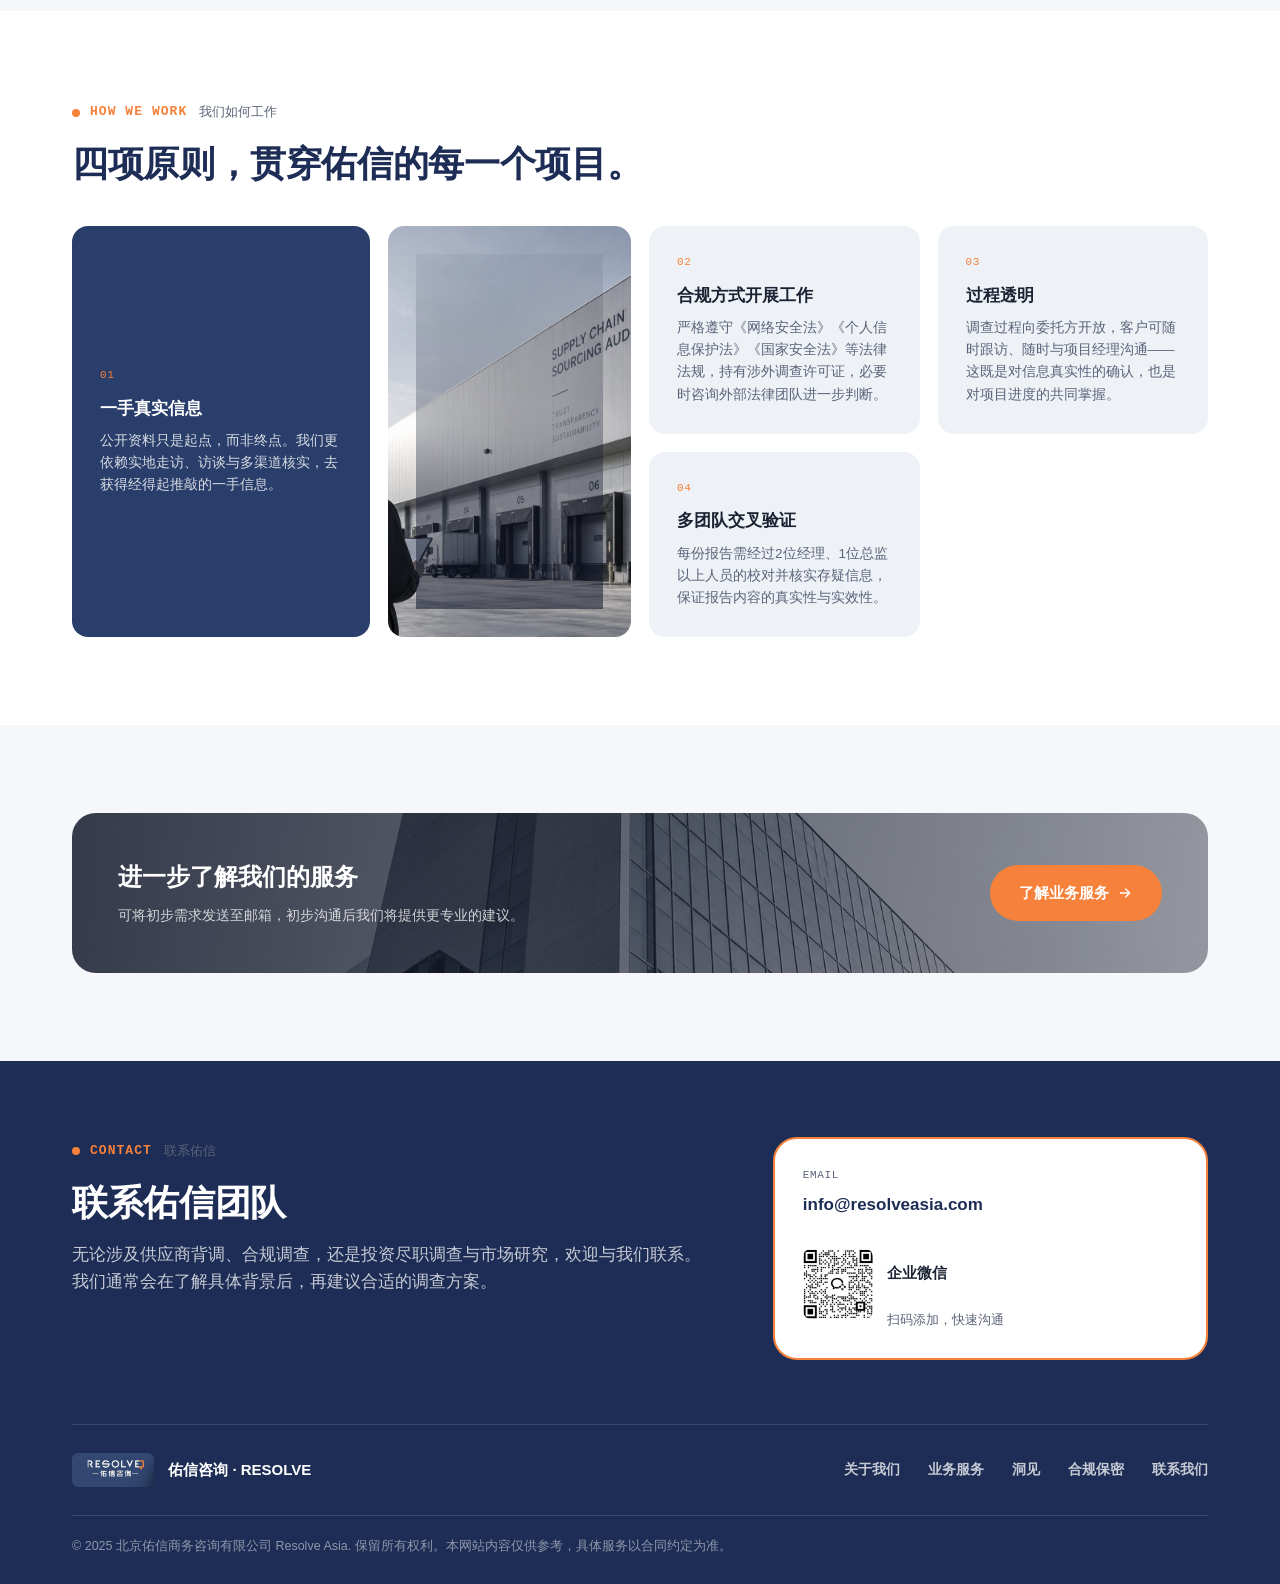
==== commit 16238c8a: "Add files via upload" ====
--- a/about.html
+++ b/about.html
@@ -36,7 +36,7 @@
           <a href="services.html"><span lang-zh>业务服务</span><span lang-en>Services</span><svg class="chev" viewBox="0 0 24 24" fill="none"><path d="M6 9l6 6 6-6" stroke="currentColor" stroke-width="2" stroke-linecap="round" stroke-linejoin="round"/></svg></a>
           <ul class="submenu"><li><a href="service-supplier.html"><span lang-zh>供应链风险管控</span><span lang-en>Supply Chain Risk Management</span></a></li><li><a href="service-ip.html"><span lang-zh>知识产权调查取证</span><span lang-en>IP Investigation & Evidence Collection</span></a></li><li><a href="service-antifraud.html"><span lang-zh>合规与反舞弊调查</span><span lang-en>Compliance & Anti-Fraud</span></a></li><li><a href="service-duediligence.html"><span lang-zh>管理层与投资尽调</span><span lang-en>Management & Investment DD</span></a></li><li><a href="service-research.html"><span lang-zh>市场与用户调研</span><span lang-en>Market & User Research</span></a></li></ul>
         </li>
-        <li><a href="cases.html"><span lang-zh>案例</span><span lang-en>Cases</span></a></li>
+        <li><a href="insights.html"><span lang-zh>洞见</span><span lang-en>Insights</span></a></li>
         <li><a href="trust.html"><span lang-zh>合规保密</span><span lang-en>Compliance</span></a></li>
         <li><a href="contact.html"><span lang-zh>联系我们</span><span lang-en>Contact</span></a></li>
       </ul>
@@ -101,7 +101,7 @@
             <div class="city-row"><span><span lang-zh>北京</span><span lang-en>Beijing</span></span><span>·</span><span><span lang-zh>广州</span><span lang-en>Guangzhou</span></span><span>·</span><span><span lang-zh>香港</span><span lang-en>Hong Kong</span></span></div>
           </div>
           <div class="office-card">
-            <div class="label"><span lang-zh>海外办公室</span><span lang-en>Overseas Office</span></div>
+            <div class="label"><span lang-zh>海外办事处</span><span lang-en>Overseas Office</span></div>
             <div class="city-row"><span><span lang-zh>新加坡</span><span lang-en>Singapore</span></span><span>·</span><span><span lang-zh>雅加达</span><span lang-en>Jakarta</span></span><span>·</span><span><span lang-zh>胡志明</span><span lang-en>Ho Chi Minh City</span></span></div>
           </div>
         </div>
@@ -189,7 +189,7 @@
         <nav class="footer-nav">
           <a href="about.html"><span lang-zh>关于我们</span><span lang-en>About</span></a>
           <a href="services.html"><span lang-zh>业务服务</span><span lang-en>Services</span></a>
-          <a href="cases.html"><span lang-zh>案例</span><span lang-en>Cases</span></a>
+          <a href="insights.html"><span lang-zh>洞见</span><span lang-en>Insights</span></a>
           <a href="trust.html"><span lang-zh>合规保密</span><span lang-en>Compliance</span></a>
           <a href="contact.html"><span lang-zh>联系我们</span><span lang-en>Contact</span></a>
         </nav>
--- a/assets/css/style.css
+++ b/assets/css/style.css
@@ -448,6 +448,34 @@
 .map-legend span{display:inline-flex;align-items:center;gap:7px;}
 .map-legend i{width:9px;height:9px;border-radius:50%;display:inline-block;}
 
+/* ---------- insights ---------- */
+.insight-grid{display:grid;grid-template-columns:repeat(3,1fr);gap:28px;margin-top:28px;}
+.insight-card{display:flex;flex-direction:column;border-radius:var(--radius-m);overflow:hidden;background:#fff;border:1px solid var(--line);transition:box-shadow .2s ease,transform .2s ease;}
+.insight-card:hover{box-shadow:var(--shadow-lift);transform:translateY(-3px);}
+.insight-card .thumb{aspect-ratio:16/10;overflow:hidden;background:var(--bg-card);}
+.insight-card .thumb img{width:100%;height:100%;object-fit:cover;display:block;}
+.insight-card .body{padding:22px 22px 24px;display:flex;flex-direction:column;gap:10px;flex:1;}
+.insight-card .date{font-family:var(--font-mono);font-size:12px;letter-spacing:.04em;color:var(--ink-soft);}
+.insight-card h3{font-size:17.5px;line-height:1.4;}
+.insight-card p{font-size:14px;color:var(--ink-soft);line-height:1.7;flex:1;}
+.insight-card .read-more{font-weight:700;font-size:13.5px;color:var(--navy-mid);display:inline-flex;align-items:center;gap:6px;margin-top:4px;}
+.insight-card .read-more svg{width:14px;height:14px;}
+@media (max-width:980px){.insight-grid{grid-template-columns:1fr 1fr;}}
+@media (max-width:640px){.insight-grid{grid-template-columns:1fr;}}
+
+.insight-empty{border:1px dashed var(--line);border-radius:var(--radius-l);padding:64px 32px;text-align:center;margin-top:28px;background:var(--bg-card);}
+.insight-empty .icon{width:48px;height:48px;margin:0 auto 18px;color:var(--navy-soft);}
+.insight-empty h3{font-size:19px;margin-bottom:8px;}
+.insight-empty p{color:var(--ink-soft);font-size:14.5px;max-width:420px;margin:0 auto;}
+
+.insight-article h1{max-width:820px;}
+.insight-article .insight-meta{font-family:var(--font-mono);font-size:12.5px;color:var(--ink-soft);margin-top:14px;}
+.insight-article .insight-cover{border-radius:var(--radius-l);overflow:hidden;margin:32px 0;aspect-ratio:16/8;}
+.insight-article .insight-cover img{width:100%;height:100%;object-fit:cover;display:block;}
+.insight-body{max-width:760px;font-size:16px;line-height:1.9;color:var(--ink);}
+.insight-body p{margin-bottom:18px;}
+.insight-body h2{font-size:21px;margin:32px 0 14px;}
+
 /* ---------- misc ---------- */
 .mt-0{margin-top:0;}
 .mb-0{margin-bottom:0;}
